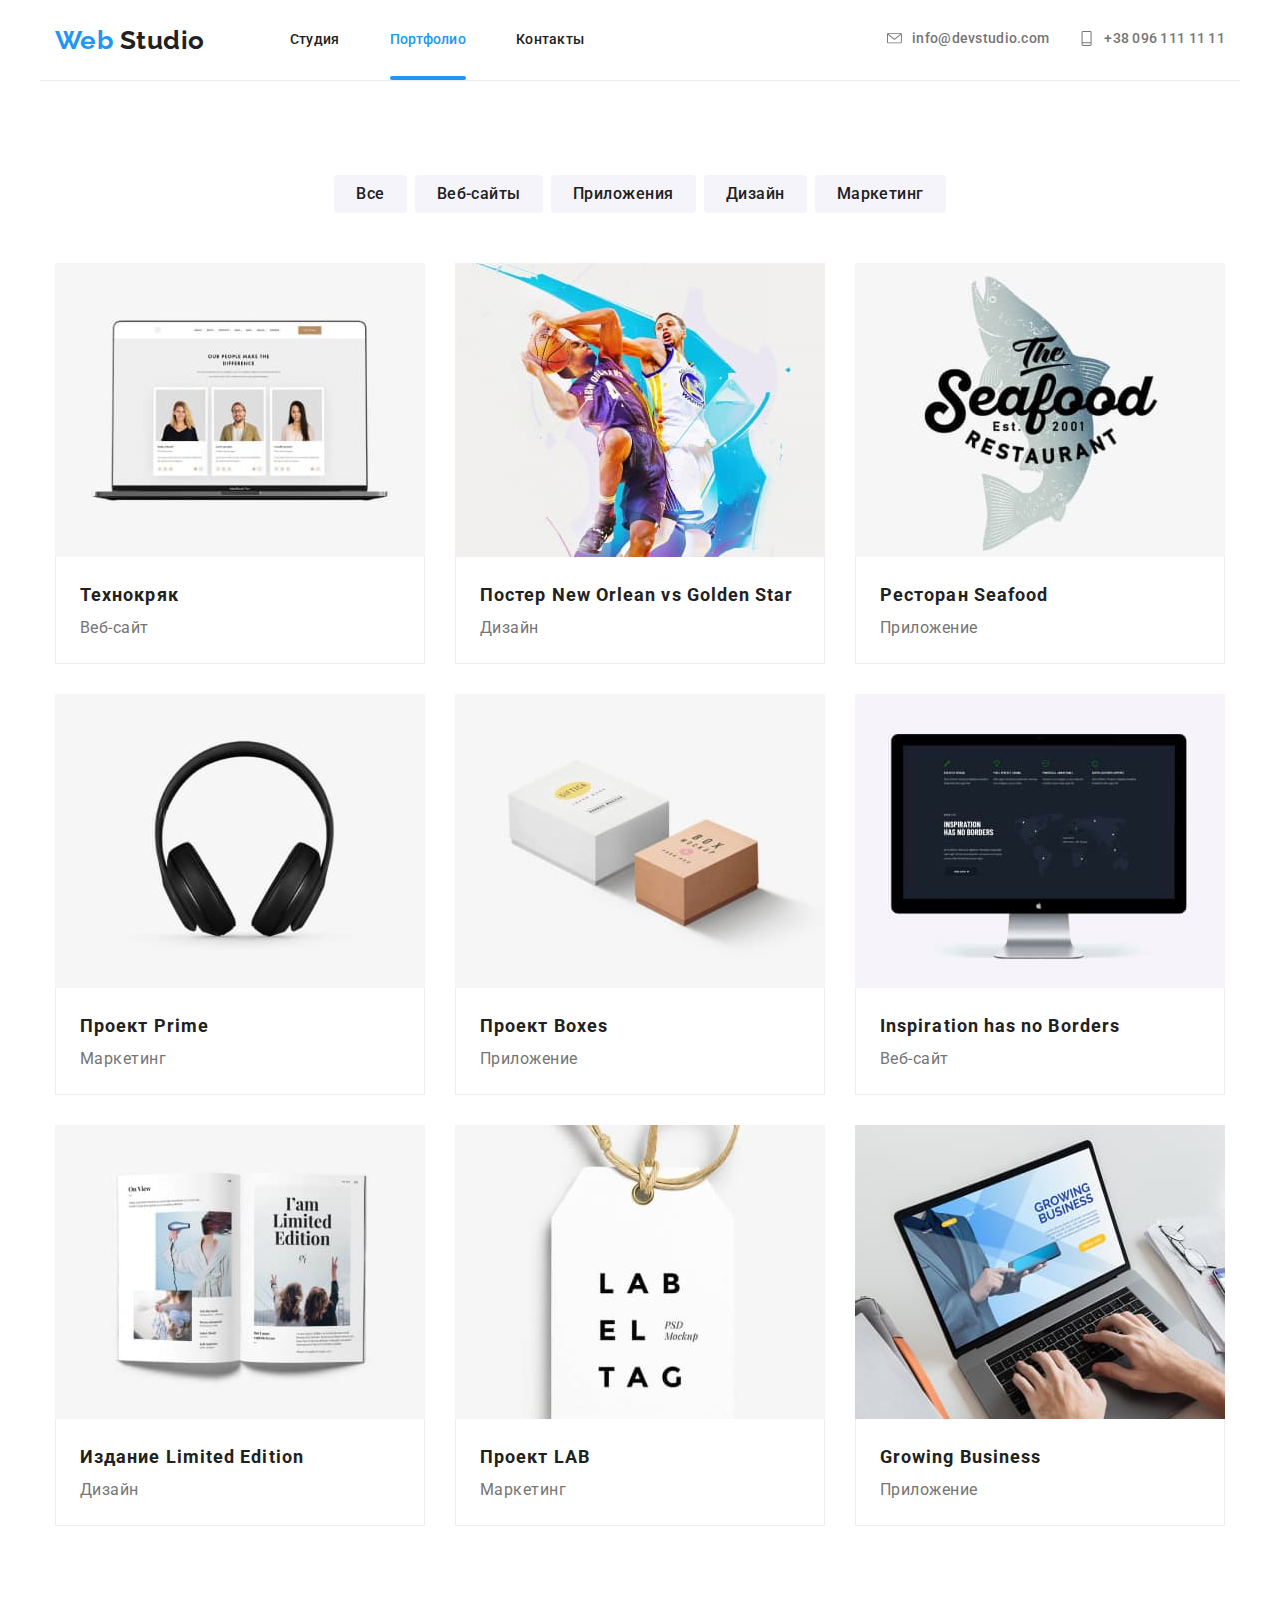
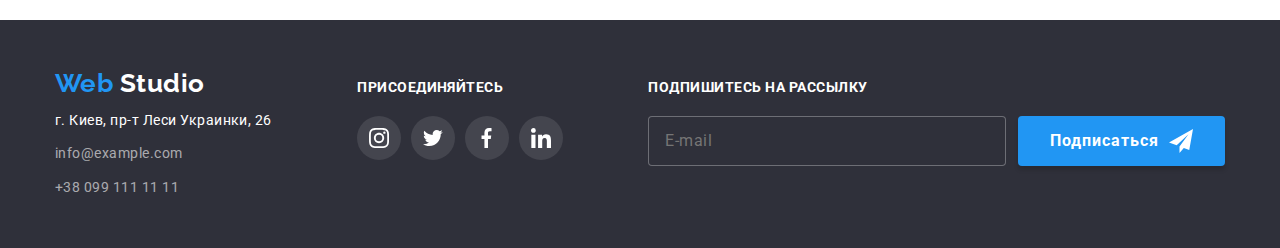
==== portfolio.html @ 244c8e6a "перенесла работу 5" ====
<!DOCTYPE html>
<html lang="ru">

<head>
  <meta charset="UTF-8" />
  <meta name="viewport" content="width=device-width, initial-scale=1.0" />
  <title>Document</title>
  <link href="https://fonts.googleapis.com/css2?family=Raleway:wght@700&family=Roboto:wght@400;500;700&display=swap"
    rel="stylesheet" />
  <link rel="stylesheet"
    href="https://cdnjs.cloudflare.com/ajax/libs/modern-normalize/0.6.0/modern-normalize.min.css" />
  <link rel="stylesheet" href="./css/styles.css" />
</head>

<body>
  <header class="header">
    <div class="container container-site-nav">
      <nav class="site-nav">
        <a href="./index.html" class="logo list">
          <span class="accent-logo">Web </span>Studio</a>
        <ul class="items-nav">
          <li class="item-nav">
            <a href="./index.html" class="link">Студия</a>
          </li>
          <li class="item-nav">
            <a href="./portfolio.html" class="link current">Портфолио</a>
          </li>
          <li class="item-nav"><a href="" class="link">Контакты</a></li>
        </ul>
      </nav>

      <ul class="contacts-display list">
        <li class="contact-display">
          <a href="mailto:info@devstudio.com" class="contacts">
            <svg class="svg-item-envelope">
              <use xlink:href="./images/sprite.svg#icon-envelope" width="15" height="15"></use>
            </svg>
            info@devstudio.com
          </a>
        </li>
        <li class="contact-display">
          <a href="tel:+380961111111" class="contacts">
            <svg class="svg-item-telephone">
              <use xlink:href="./images/sprite.svg#icon-mobile"></use>
            </svg>
            +38 096 111 11 11
          </a>
        </li>
      </ul>
    </div>
  </header>

  <main>
    <section class="section">
      <!--Примеры работ-->
      <div class="container">

        <ul class="button-portfolio list">

          <li class="button secondary"> <button class="button-secondary-li" type="button"> <span class="button-text">
                Все </span> </button> </li>
          <li class="button secondary"> <button class="button-secondary-li" type="button"> <span class="button-text">
                Веб-сайты </span> </button>
          </li>
          <li class="button secondary"> <button class="button-secondary-li" type="button"> <span class="button-text">
                Приложения </span> </button>
          </li>
          <li class="button secondary"> <button class="button-secondary-li" type="button"> <span class="button-text">
                Дизайн </span> </button>
          </li>
          <li class="button secondary"> <button class="button-secondary-li" type="button"> <span class="button-text">
                Маркетинг</span> </button>
          </li>

        </ul>

        <h1 class="visually-hidden">Наши проекты</h1>
        <ul class="portfolio">
          <li class="example">
            <a href="#" class="link">

              <div class="block-of-text">

                <img src="./images/img8.jpg" alt="" height="294" width="370" class="portfolio-img" />
                <p class="text-on-photo">
                  Технокряк это современная площадка распространения коронавируса. Компании используют эту платформу для
                  цифрового шпионажа и атак на защищенные сервера конкурентов.
                </p>

              </div>
              <div class="card-content">
                <h2 class="title-portfolio">Технокряк</h2>
                <p class="text-portfolio">Веб-сайт</p>
              </div>
            </a>
          </li>
          <li class="example">
            <a href="#" class="link">
              <img src="./images/img9.jpg" alt="" height="294" width="370" class="portfolio-img" />
              <div class="card-content">
                <h2 class="title-portfolio">
                  Постер New Orlean vs Golden Star
                </h2>
                <p class="text-portfolio">Дизайн</p>
              </div>
            </a>
          </li>
          <li class="example">
            <a href="#" class="link">
              <img src="./images/img10.jpg" alt="" height="294" width="370" class="portfolio-img" />
              <div class="card-content">
                <h2 class="title-portfolio">Ресторан Seafood</h2>
                <p class="text-portfolio">Приложение</p>
              </div>
            </a>
          </li>
          <li class="example">
            <a href="#" class="link">
              <img src="./images/img11.jpg" alt="" height="294" width="370" class="portfolio-img" />
              <div class="card-content">
                <h2 class="title-portfolio">Проект Prime</h2>
                <p class="text-portfolio">Маркетинг</p>
              </div>
            </a>
          </li>
          <li class="example">
            <a href="#" class="link">
              <img src="./images/img12.jpg" alt="" height="294" width="370" class="portfolio-img" />
              <div class="card-content">
                <h2 class="title-portfolio">Проект Boxes</h2>
                <p class="text-portfolio">Приложение</p>
              </div>
            </a>
          </li>
          <li class="example">
            <a href="#" class="link">
              <img src="./images/img13.jpg" alt="" height="294" width="370" class="portfolio-img" />
              <div class="card-content">
                <h2 class="title-portfolio">Inspiration has no Borders</h2>
                <p class="text-portfolio">Веб-сайт</p>
              </div>
            </a>
          </li>
          <li class="example">
            <a href="#" class="link">
              <img src="./images/img14.jpg" alt="" height="294" width="370" class="portfolio-img" />
              <div class="card-content">
                <h2 class="title-portfolio">Издание Limited Edition</h2>
                <p class="text-portfolio">Дизайн</p>
              </div>
            </a>
          </li>
          <li class="example">
            <a href="#" class="link">
              <img src="./images/img15.jpg" alt="" height="294" width="370" class="portfolio-img" />
              <div class="card-content">
                <h2 class="title-portfolio">Проект LAB</h2>
                <p class="text-portfolio">Маркетинг</p>
              </div>
            </a>
          </li>
          <li class="example">
            <a href="#" class="link">
              <img src="./images/img16.jpg" alt="" height="294" width="370" class="portfolio-img" />
              <div class="card-content">
                <h2 class="title-portfolio">Growing Business</h2>
                <p class="text-portfolio">Приложение</p>
              </div>
            </a>
          </li>
        </ul>
      </div>
    </section>
  </main>

  <footer class="footer">
    <div class="container">
      <div class="container-top-part">
        <div class="footer-address-div">
          <a href="" class="footer-logo link"><span class="accent-logo">Web </span><span
              class="main-logo">Studio</span></a>
          <adress class="footer-address">г. Киев, пр-т Леси Украинки, 26</adress>
          <a href="#" class="footer-contacts footer-email">info@example.com</a>
          <a href="#" class="footer-contacts">+38 099 111 11 11</a>
        </div>
        <div class="footer-block">
          <b class="call-to-action">присоединяйтесь</b>
          <ul class="social list">
            <li class="social-link-li">
              <a href="#" aria-label="Ссылка на Instagram" class="social-links-footer">

                <svg class="svg-item-social" width="20" height="20">
                  <use xlink:href="./images/sprite.svg#icon-instagram"></use>
                </svg>
              </a>
            </li>
            <li class="social-link-li">
              <a href="#" aria-label="Ссылка на Twitter" class="social-links-footer">

                <svg class="svg-item-social" width="20" height="20">
                  <use xlink:href="./images/sprite.svg#icon-twitter"></use>
                </svg>
              </a>
            </li>
            <li class="social-link-li">
              <a href="#" aria-label="Ссылка на Facebook" class="social-links-footer">

                <svg class="svg-item-social" width="20" height="20">
                  <use xlink:href="./images/sprite.svg#icon-facebook"></use>
                </svg>
              </a>
            </li>
            <li class="social-link-li">
              <a href="#" aria-label="Ссылка на LinkedIn" class="social-links-footer">

                <svg class="svg-item-social" width="20" height="20">
                  <use xlink:href="./images/sprite.svg#icon-linkedin"></use>
                </svg>
              </a>
            </li>
          </ul>
        </div>
        <div class="footer-form">
          <b class="call-to-action">подпишитесь на рассылку</b>

          <form action="" class="form-subscribe">
            <input type="e-mail" name="subscribe-email-footer" class="subscribe-input" placeholder="E-mail">


            <a href="#" class="button primary">
              <span> Подписаться </span>
              <svg class="svg-footer" width="24" height="24">
                <use xlink:href="./images/sprite2.svg#icon-icon-send"></use>
              </svg>
            </a>
          </form>
        </div>
      </div>
      <!-- <div class="container-bottom-part">
        <p class="footer-copyright">2020 | Developed by GoIT Students</p>
      </div> -->
    </div>
  </footer>
</body>

</html>
---- css/styles.css ----
html {
  box-sizing: border-box;
}
*,
*::before,
*::after {
  box-sizing: inherit;
}
:root {
  --primary-text-color: #757575;
  --title-text-color: #212121;
  --accent-color: #2196f3;
  --background-color: #ffffff;
  --secondary-background-color: #f5f4fa;
}

body {
  color: var(--primary-text-color);
  background-color: var(--background-color);
  font-family: Roboto, sans-serif;
  letter-spacing: 0.03em;
}
.visually-hidden {
  position: absolute;
  width: 1px;
  height: 1px;
  margin: -1px;
  border: 0;
  padding: 0;
  clip: rect(0 0 0 0);
  overflow: hidden;
}

.list {
  list-style: none;
  text-decoration: none;
  padding: 0;
  margin: 0;
}
.img {
  display: block;
  max-width: 100%;
  height: auto;
}
.container {
  width: 1200px;
  margin-left: auto;
  margin-right: auto;
  padding-left: 15px;
  padding-right: 15px;
}
/* Страница Web Studio  */
/* site-nav */
.site-nav {
  display: flex;
  align-items: center;
}
.container-site-nav {
  /* padding-top: 25px;
  padding-bottom: 24px; */
  display: flex;
  align-items: center;
  border-bottom: 1px solid #ececec;
}

.logo {
  display: block;
  color: var(--title-text-color);
  font-family: Raleway, cursive;
  font-weight: 700;
  font-size: 26px;
  line-height: 1.19;
}


.accent-logo {
  color: var(--accent-color);
}
.items-nav {
  display: flex;
  padding: 0;
  margin: 0 0 0 85px;
  list-style: none;
  text-decoration: none;
}
.item-nav {
  margin-right: 50px;
}
.item-nav:last-child {
  margin-right: 0;
}
.items-nav .link {
  display: block;
  padding-top: 32px;
  padding-bottom: 32px;
  color: var(--title-text-color);
  font-weight: 500;
  font-size: 14px;
  line-height: 1.14;
  letter-spacing: 0.02em;
  text-decoration: none;
   transition: 250ms cubic-bezier(0.4, 0, 0.2, 1);
}
.items-nav .link.current {
  color: var(--accent-color);
  position: relative;
}
.link.current::after {
  position: absolute;
  content: "";
  width: 100%;
  height: 4px;
  border-radius: 2px;
  background: var(--accent-color);
  left: 0;
  bottom: 0;
  /* opacity: 0; */
  transition: 250ms cubic-bezier(0.4, 0, 0.2, 1);
}
/* .link.current:hover::after {
  opacity: 1;
} */

.items-nav .link:hover,
.items-nav .link:focus {
  color: var(--accent-color);
   transition: 250ms cubic-bezier(0.4, 0, 0.2, 1);
}

.contact-display .contacts:hover,
.contact-display .contacts:focus {
  color: var(--accent-color);
}
.contact-display .contacts {
  text-decoration: none;
  display: inline-flex;
  /* display: block; */
  color: var(--primary-text-color)
}
.contacts-display {
  display: flex;
  margin-left: auto;
}
.contact-display {
  /* width: calc((100% - 50px) / 2); */
  margin-right: 30px;
  /* display: inline-flex; */
  font-weight: 500;
  font-size: 14px;
  line-height: 1.14;
  letter-spacing: 0.02em;
}
.contact-display:last-child {
  margin-right: 0;
}
.svg-item-envelope {
  width: 15px;
  height: 15px;
  fill: var(--primary-text-color);
  margin-right: 10px;
}
.svg-item-telephone {
  width: 15px;
  height: 15px;
  fill: var(--primary-text-color);
  margin-right: 10px;
}
.contacts:hover .svg-item-envelope,
.contacts:hover .svg-item-telephone {
  fill: var(--accent-color)
}
.contacts {
transition: 250ms cubic-bezier(0.4, 0, 0.2, 1);
}
.svg-item-envelope, .svg-item-telephone {
  transition: 250ms cubic-bezier(0.4, 0, 0.2, 1);
}


/* Hero */
.section.hero {
  text-align: center;
  min-height: 600px;
  max-width: 1920px;
  margin-left: auto;
  margin-right: auto;
  background-color: var(--secondary-background-color);
  background-image: linear-gradient(
      rgba(47, 48, 58, 0.8),
      rgba(47, 48, 58, 0.8)
    ),
    url(../images/Header.jpg);
  background-repeat: no-repeat;
  background-position: center;
  background-size: cover;
  padding-top: 200px;
  padding-bottom: 200px;
}
.hero-title {
  margin-top: 0;
  margin-bottom: 30px;
  font-weight: 900;
  font-size: 44px;
  line-height: 1.36;
  letter-spacing: 0.06em;
  text-transform: uppercase;
  color: var(--background-color);
}
.container.hero {
  text-align: center;
  width: 696px;
}
.section {
  padding-top: 94px;
  padding-bottom: 94px;
}
.section-title {
  margin-top: 0;
  margin-bottom: 50px;
  color: var(--title-text-color);
  font-weight: 700;
  font-size: 36px;
  line-height: 1.17;
  text-align: center;
}
.section .text {
  color: var(--primary-text-color);
}

/* Benefits */
.benefits {
  margin: 0;
  padding-left: 0;
  display: flex;
  list-style: none;
}
.benefit-item {
  width: calc((100% - 3 * 30px) / 4);
  margin-right: 30px;
}
.benefit-item:last-child {
  margin-right: 0;
}
.benefit-image {
  width: 270px;
  height: 120px;
  background-color: var(--secondary-background-color);
  border-radius: 4px;
  overflow: hidden;
  margin-bottom: 30px;
  display: flex;
  align-items: center;
  justify-content: center;
}
.benefit-title {
  margin-top: 0;
  margin-bottom: 10px;
  color: var(--title-text-color);
  font-weight: 700;
  font-size: 14px;
  line-height: 1.14;
  text-transform: uppercase;
}
.benefits .text {
  font-weight: 400;
  font-size: 14px;
  line-height: 1.71;
  margin: 0;
}
/* Works */
.section-our-work {
  border-top: 1px solid #ececec;
}
.our-works {
  margin: 0;
  padding-left: 0;
  list-style: none;
  display: flex;
}
.work-item {
  position: relative;
  width: calc((100% - 2 * 30px) / 3);
  margin-right: 30px;
  height: 294px
  /* width: 370px; */
}
.work-item:last-child {
  margin-right: 0;
}
.work-item:nth-last-child(-n + 3) {
  margin-bottom: 0;
}
.work-title {
  position: absolute;
  bottom: 0;
  right: 0;
  width: 100%;
  text-align: center;
  background: rgba(47, 48, 58, 0.8);
  /* border-radius: 0px 0px 4px 4px; */
  margin: 0;
  padding-top: 27px;
  padding-bottom: 27px;
  font-weight: 700;
  font-size: 14px;
  line-height: 1.14;
  color: var(--background-color);
  text-transform: uppercase;
}
.work-item > img {
  display: block;
}
/* Our team */
.our-team {
  background-color: var(--secondary-background-color);
}
.our-team-flex {
  margin: 0;
  padding: 0;
  list-style: none;
  display: flex;
}
.our-team-item {
  width: calc((100% - 3 * 30px) / 4);
  margin-right: 30px;
  /* width: 270px; */
}
.our-team-item:last-child {
  margin-right: 0;
}
.our-team-item:nth-last-child(-n + 4) {
  margin-bottom: 0;
}
.photo-workers {
  display: block;
  overflow: hidden;
}
.our-team-content {
  padding: 30px 32px 25px 32px;
  text-align: center;
  background-color: var(--background-color);
  border-bottom-left-radius: 4px;
  border-bottom-right-radius: 4px;
  box-shadow: 0px 2px 1px rgba(0, 0, 0, 0.2), 0px 1px 1px rgba(0, 0, 0, 0.14), 0px 1px 3px rgba(0, 0, 0, 0.12);
}
.names {
  margin-top: 0;
  margin-bottom: 10px;
  text-align: center;
  color: var(--title-text-color);
  font-weight: 500;
  font-size: 16px;
  line-height: 1.19;
}
.our-team .text {
  margin-top: 0;
  margin-bottom: 16px;
  font-weight: 400;
  font-size: 16px;
  line-height: 1.19;
}
/* Social-links */
.social-links {
  /* list-style: none; */
  text-decoration: none;
  display: flex;
  justify-content: center;
  align-items: center;
  width: 44px;
  height: 44px;
  border-radius: 50%;
  fill: #afb1b8;
  transition: 250ms cubic-bezier(0.4, 0, 0.2, 1);
}


.social {
  display: flex;
  justify-content: center;
  align-items: center;
  /* padding-left: 0; */
}
.social-link-li {
  margin-right: 10px;
}
.social-link-li:last-child {
  margin-right: 0;
}

.social-links:hover {
  background-color: var(--accent-color);
  transition: 250ms cubic-bezier(0.4, 0, 0.2, 1);
  }
 
.social-links:hover .svg-item-social {
    fill: var(--background-color);
    transition: 250ms cubic-bezier(0.4, 0, 0.2, 1);
  }
  .svg-item-social {
     /* fill: #afb1b8;      */
    transition: 250ms cubic-bezier(0.4, 0, 0.2, 1);
  }

/* our-usual-clients */
.our-clients {
  display: flex;
 }

.our-client-item {
  width: calc((100% - 5 * 30px) / 6);
  height: 90px;
  margin-right: 30px;
}
.our-client-item:last-child {
  margin-right: 0;
}

.our-client-link{
  width: 170px;
  height: 90px;
  display: flex;
  justify-content: center;
  align-items: center;
  border: 1px solid #afb1b8;
  border-radius: 4px;
  transition: 250ms cubic-bezier(0.4, 0, 0.2, 1);
}
.svg-item-clients {
  fill: #afb1b8;
  transition: 250ms cubic-bezier(0.4, 0, 0.2, 1);
  }

.our-client-link:hover .svg-item-clients,
.our-client-link:focus .svg-item-clients {
  fill: var(--accent-color)
  }

.our-client-item:hover .our-client-link,
.our-client-item:focus .our-client-link {
 border: 1px solid var(--accent-color)
  }
/* Buttons */
.button {
  display: inline-flex;
  align-items: center;
  justify-content: center;
  border-radius: 4px;
  /* min-width: 200px; */
  color: var(--title-text-color);
  background-color: var(--background-color);
  font-family: inherit;
  font-weight: 700;
  font-size: 16px;
  line-height: 1.87;
  letter-spacing: 0.06em;
  text-decoration: none;
  text-align: center;
  }

.button.primary {
  padding: 10px 32px;
  color: var(--background-color);
  background-color: var(--accent-color);
  text-decoration: none;
  box-shadow: 0px 4px 4px rgba(0, 0, 0, 0.15);
}
/* Footer */
.footer {
  background-color: #2f303a;
}
.container-top-part {
  display: flex;
  align-items: baseline;
  justify-content: space-between;
  padding-top: 48px;
  padding-bottom: 48px;
}
.footer-block {
  display: flex;
  flex-direction: column;
}
.footer-logo {
  display: block;
  margin-bottom: 10px;
  font-family: Raleway, cursive;
  font-weight: 700;
  font-size: 26px;
  line-height: 1.19;
  text-decoration: none;
}
.main-logo {
  color: var(--background-color);
}
.footer-form {
  display: flex;
  flex-direction: column;
}
.footer-address {
  display: block;
  margin-bottom: 10px;
  font-weight: 400;
  font-size: 14px;
  line-height: 1.71;
  color: var(--background-color);
}
.footer-contacts {
  display: block;
  font-weight: 400;
  font-size: 14px;
  line-height: 1.71;
  text-decoration: none;
  color: rgba(255, 255, 255, 0.6);
}
.footer-email {
  margin-bottom: 10px;
}


.call-to-action {
  margin-bottom: 20px;
  font-weight: 700;
  font-size: 14px;
  line-height: 1.14;
  /* text-decoration: none; */
  color: var(--background-color);
  text-transform: uppercase;
}
.container-bottom-part {
  border-top: 1px solid rgba(255, 255, 255, 0.1);
}
.footer-copyright {
  text-align: center;
  padding-top: 18px;
  padding-bottom: 21px;
  margin: 0;
  color: rgba(255, 255, 255, 0.4);
}

.svg-footer {
  margin-left: 10px;
}
.social-links-footer {
  text-decoration: none;
  display: flex;
  justify-content: center;
  align-items: center;
  width: 44px;
  height: 44px;
  border-radius: 50%;
  fill: var(--background-color);
  transition: 250ms cubic-bezier(0.4, 0, 0.2, 1);
}
.social-links-footer {
  background-color: rgba(255, 255, 255, 0.1);
}
.social-links-footer:hover {
  background-color: var(--accent-color);
  }

  .form-subscribe {
    display: flex;
  }
  .subscribe-input {
    background: #2f303a;
    border: 1px solid rgba(255, 255, 255, 0.3);
    border-radius: 4px;
    color: rgba(255, 255, 255, 0.6);
    width: 358px;
    height: 50px;
    padding-left: 16px;
    margin-right: 12px;
    font-size: 16px;
    line-height: 1,25;
    letter-spacing: 0.03em;
  }


/* Страница Портфолио */

.button-portfolio {
	display: flex;
	justify-content: center;
	margin-bottom: 50px;
}
.button-portfolio:hover,
.button-portfolio:focus {
	color: #212121;
}



.button.secondary {
  margin-right: 8px;
  /* justify-content: center;
  align-items: center; */
  /* padding: 6px 22px; */
  /* color: var(--accent-color);
  background-color: var(--background-color);
  text-decoration: none; */
  /* font-weight: 500;
  font-size: 16px;
  line-height: 1.62;
  letter-spacing: 0.03em; */
}
.button.secondary:last-child {
  margin-right: 0;
}
.button-secondary-li {
  padding: 6px 22px;
  border-radius: 4px;
  border: none;
  background: var(--secondary-background-color);
  cursor: pointer;
  transition: background-color 250ms cubic-bezier(0.4, 0, 0.2, 1);
}

/* .button.secondary:hover .button-secondary-li,
 .button.secondary:focus .button-secondary-li {
  background-color: var(--accent-color); */

.button-secondary-li:hover,
.button-secondary-li:focus {
  /* color: var(--accent-color) */
  background-color: var(--accent-color);  
}

.button-text {
  font-weight: 500;
  font-size: 16px;
  line-height: 1.62;
  letter-spacing: 0.03em;
  text-align: center;
  color: var(--title-text-color);
  transition: color 250ms cubic-bezier(0.4, 0, 0.2, 1);
}
.button-secondary-li:hover .button-text,
.button-secondary-li:focus .button-text {
  color: var(--background-color);
  }

.title-portfolio {
  margin-top: 0;
  margin-bottom: 0;
  color: var(--title-text-color);
  font-weight: 700;
  font-size: 18px;
  line-height: 2;
  letter-spacing: 0.06em;
}
.text-portfolio {
  margin-top: 0;
  margin-bottom: 0;
  color: var(--primary-text-color);
  font-weight: 400;
  font-size: 16px;
  line-height: 1.87;
}
.portfolio {
  display: flex;
  flex-wrap: wrap;
  padding-left: 0;
  margin-top: 0;
  margin-bottom: 0;
  list-style: none;
}
.example {
  margin-right: 30px;
  margin-bottom: 30px;
  width: calc((100% - 2 * 30px) / 3);
  transition: 500ms cubic-bezier(0.4, 0, 0.2, 1);
}
.example:nth-child(3n) {
 margin-right: 0;
}
.example:nth-last-child(-n + 3) {
  margin-bottom: 0;
}
.example .link:hover,
.example .link:focus {
  color: var(--accent-color);
}
.example .link {
  display: block;
  text-decoration: none;
}



.portfolio-img {
  display: block;
  /* margin-right: 0; */
}
.card-content {
  padding: 20px 24px;
  box-sizing: border-box;
  border-left: 1px solid #eeeeee;
  border-right: 1px solid #eeeeee;
  border-bottom: 1px solid #eeeeee;
}
.block-of-text {
  position: relative;
  overflow: hidden;
}

 


.text-on-photo {
  position: absolute;
  background-color: rgba(33, 150, 243, 0.9);
  opacity: 0;
  top: 0;
  left: 0;
  /* display: linear; */
  transform: translateY(50%);
  transition: 500ms cubic-bezier(0.4, 0, 0.2, 1);
  width: 100%;
  height: 100%;
  margin: 0;
  padding: 63px 24px 63px 24px;
  color: var(--background-color);
  font-weight: 400;
  font-size: 18px;
  line-height: 1.56;
  letter-spacing: 0.03em;
 }




.example:hover .text-on-photo {
  opacity: 1;
  transform: translateY(0);
  transition: 500ms cubic-bezier(0.4, 0, 0.2, 1);
}

.example:hover {
  transition: 500ms cubic-bezier(0.4, 0, 0.2, 1);
  box-shadow: 1px 4px 6px rgba(0, 0, 0, 0.16), 0px 0px 4px rgba(0, 0, 0, 0.06), 0px 1px 1px rgba(0, 0, 0, 0.12);
}







/* .button-secondary-li {
		font-weight: 500;
	font-size: 16px;
	line-height: 1.6; */

	/* color: var(--primary-text-color); */


	/* border-color: transparent; */
	/* letter-spacing: 0.03em; */
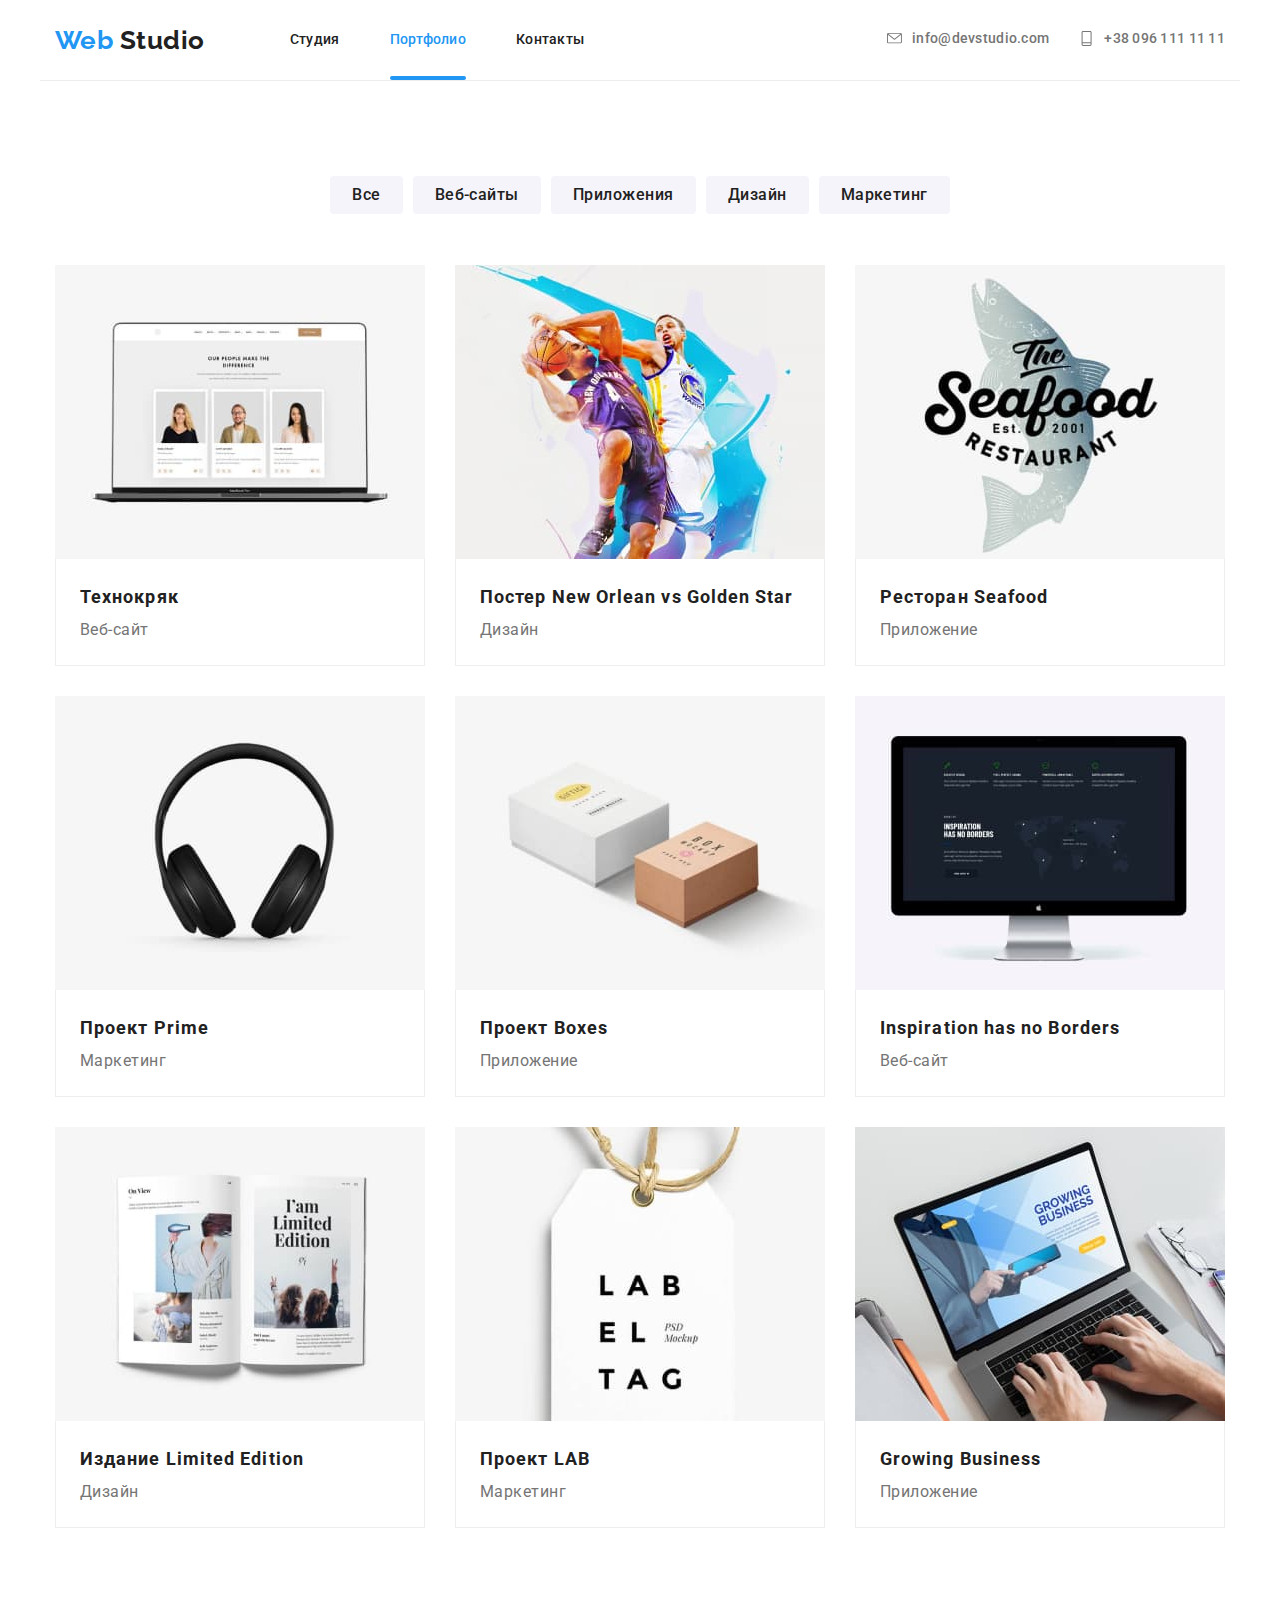
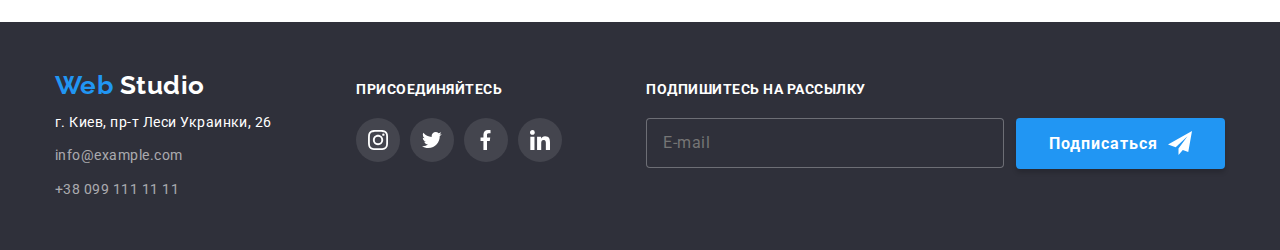
==== commit 228b318e: "фикс модалки" ====
--- a/portfolio.html
+++ b/portfolio.html
@@ -96,7 +96,14 @@
           </li>
           <li class="example">
             <a href="#" class="link">
-              <img src="./images/img9.jpg" alt="" height="294" width="370" class="portfolio-img" />
+
+              <div class="block-of-text">
+                <img src="./images/img9.jpg" alt="" height="294" width="370" class="portfolio-img" />
+                <p class="text-on-photo">
+                  Технокряк это современная площадка распространения коронавируса. Компании используют эту платформу для
+                  цифрового шпионажа и атак на защищенные сервера конкурентов.
+                </p>
+              </div>
               <div class="card-content">
                 <h2 class="title-portfolio">
                   Постер New Orlean vs Golden Star
@@ -107,7 +114,14 @@
           </li>
           <li class="example">
             <a href="#" class="link">
-              <img src="./images/img10.jpg" alt="" height="294" width="370" class="portfolio-img" />
+
+              <div class="block-of-text">
+                <img src="./images/img10.jpg" alt="" height="294" width="370" class="portfolio-img" />
+                <p class="text-on-photo">
+                  Технокряк это современная площадка распространения коронавируса. Компании используют эту платформу для
+                  цифрового шпионажа и атак на защищенные сервера конкурентов.
+                </p>
+              </div>
               <div class="card-content">
                 <h2 class="title-portfolio">Ресторан Seafood</h2>
                 <p class="text-portfolio">Приложение</p>
@@ -116,7 +130,13 @@
           </li>
           <li class="example">
             <a href="#" class="link">
-              <img src="./images/img11.jpg" alt="" height="294" width="370" class="portfolio-img" />
+              <div class="block-of-text">
+                <img src="./images/img11.jpg" alt="" height="294" width="370" class="portfolio-img" />
+                <p class="text-on-photo">
+                  Технокряк это современная площадка распространения коронавируса. Компании используют эту платформу для
+                  цифрового шпионажа и атак на защищенные сервера конкурентов.
+                </p>
+              </div>
               <div class="card-content">
                 <h2 class="title-portfolio">Проект Prime</h2>
                 <p class="text-portfolio">Маркетинг</p>
@@ -125,7 +145,13 @@
           </li>
           <li class="example">
             <a href="#" class="link">
-              <img src="./images/img12.jpg" alt="" height="294" width="370" class="portfolio-img" />
+              <div class="block-of-text">
+                <img src="./images/img12.jpg" alt="" height="294" width="370" class="portfolio-img" />
+                <p class="text-on-photo">
+                  Технокряк это современная площадка распространения коронавируса. Компании используют эту платформу для
+                  цифрового шпионажа и атак на защищенные сервера конкурентов.
+                </p>
+              </div>
               <div class="card-content">
                 <h2 class="title-portfolio">Проект Boxes</h2>
                 <p class="text-portfolio">Приложение</p>
@@ -134,7 +160,13 @@
           </li>
           <li class="example">
             <a href="#" class="link">
-              <img src="./images/img13.jpg" alt="" height="294" width="370" class="portfolio-img" />
+              <div class="block-of-text">
+                <img src="./images/img13.jpg" alt="" height="294" width="370" class="portfolio-img" />
+                <p class="text-on-photo">
+                  Технокряк это современная площадка распространения коронавируса. Компании используют эту платформу для
+                  цифрового шпионажа и атак на защищенные сервера конкурентов.
+                </p>
+              </div>
               <div class="card-content">
                 <h2 class="title-portfolio">Inspiration has no Borders</h2>
                 <p class="text-portfolio">Веб-сайт</p>
@@ -143,7 +175,13 @@
           </li>
           <li class="example">
             <a href="#" class="link">
-              <img src="./images/img14.jpg" alt="" height="294" width="370" class="portfolio-img" />
+              <div class="block-of-text">
+                <img src="./images/img14.jpg" alt="" height="294" width="370" class="portfolio-img" />
+                <p class="text-on-photo">
+                  Технокряк это современная площадка распространения коронавируса. Компании используют эту платформу для
+                  цифрового шпионажа и атак на защищенные сервера конкурентов.
+                </p>
+              </div>
               <div class="card-content">
                 <h2 class="title-portfolio">Издание Limited Edition</h2>
                 <p class="text-portfolio">Дизайн</p>
@@ -152,7 +190,13 @@
           </li>
           <li class="example">
             <a href="#" class="link">
-              <img src="./images/img15.jpg" alt="" height="294" width="370" class="portfolio-img" />
+              <div class="block-of-text">
+                <img src="./images/img15.jpg" alt="" height="294" width="370" class="portfolio-img" />
+                <p class="text-on-photo">
+                  Технокряк это современная площадка распространения коронавируса. Компании используют эту платформу для
+                  цифрового шпионажа и атак на защищенные сервера конкурентов.
+                </p>
+              </div>
               <div class="card-content">
                 <h2 class="title-portfolio">Проект LAB</h2>
                 <p class="text-portfolio">Маркетинг</p>
@@ -161,7 +205,13 @@
           </li>
           <li class="example">
             <a href="#" class="link">
-              <img src="./images/img16.jpg" alt="" height="294" width="370" class="portfolio-img" />
+              <div class="block-of-text">
+                <img src="./images/img16.jpg" alt="" height="294" width="370" class="portfolio-img" />
+                <p class="text-on-photo">
+                  Технокряк это современная площадка распространения коронавируса. Компании используют эту платформу для
+                  цифрового шпионажа и атак на защищенные сервера конкурентов.
+                </p>
+              </div>
               <div class="card-content">
                 <h2 class="title-portfolio">Growing Business</h2>
                 <p class="text-portfolio">Приложение</p>
@@ -224,15 +274,15 @@
           <b class="call-to-action">подпишитесь на рассылку</b>
 
           <form action="" class="form-subscribe">
-            <input type="e-mail" name="subscribe-email-footer" class="subscribe-input" placeholder="E-mail">
-
-
-            <a href="#" class="button primary">
+            <input type="email" name="subscribe-email-footer" class="subscribe-input" placeholder="E-mail">
+
+
+            <button class="button primary">
               <span> Подписаться </span>
               <svg class="svg-footer" width="24" height="24">
-                <use xlink:href="./images/sprite2.svg#icon-icon-send"></use>
+                <use xlink:href="./images/sprite.svg#icon-icon-send"></use>
               </svg>
-            </a>
+            </button>
           </form>
         </div>
       </div>
--- a/css/styles.css
+++ b/css/styles.css
@@ -81,8 +81,7 @@
   padding: 0;
   margin: 0 0 0 85px;
   list-style: none;
-  text-decoration: none;
-}
+  }
 .item-nav {
   margin-right: 50px;
 }
@@ -126,6 +125,10 @@
   color: var(--accent-color);
    transition: 250ms cubic-bezier(0.4, 0, 0.2, 1);
 }
+.contacts-display {
+  display: flex;
+  margin-left: auto;
+}
 
 .contact-display .contacts:hover,
 .contact-display .contacts:focus {
@@ -134,21 +137,18 @@
 .contact-display .contacts {
   text-decoration: none;
   display: inline-flex;
-  /* display: block; */
   color: var(--primary-text-color)
-}
-.contacts-display {
-  display: flex;
-  margin-left: auto;
-}
+  
+}
+
 .contact-display {
   /* width: calc((100% - 50px) / 2); */
   margin-right: 30px;
-  /* display: inline-flex; */
   font-weight: 500;
   font-size: 14px;
   line-height: 1.14;
   letter-spacing: 0.02em;
+  
 }
 .contact-display:last-child {
   margin-right: 0;
@@ -173,7 +173,7 @@
 transition: 250ms cubic-bezier(0.4, 0, 0.2, 1);
 }
 .svg-item-envelope, .svg-item-telephone {
-  transition: 250ms cubic-bezier(0.4, 0, 0.2, 1);
+transition: 250ms cubic-bezier(0.4, 0, 0.2, 1);
 }
 
 
@@ -207,7 +207,6 @@
   color: var(--background-color);
 }
 .container.hero {
-  text-align: center;
   width: 696px;
 }
 .section {
@@ -360,9 +359,14 @@
   line-height: 1.19;
 }
 /* Social-links */
-.social-links {
-  /* list-style: none; */
-  text-decoration: none;
+
+.social {
+  display: flex;
+  /* justify-content: center;
+  align-items: center; */
+  }
+
+.social-links {  
   display: flex;
   justify-content: center;
   align-items: center;
@@ -373,13 +377,6 @@
   transition: 250ms cubic-bezier(0.4, 0, 0.2, 1);
 }
 
-
-.social {
-  display: flex;
-  justify-content: center;
-  align-items: center;
-  /* padding-left: 0; */
-}
 .social-link-li {
   margin-right: 10px;
 }
@@ -443,8 +440,8 @@
 .button {
   display: inline-flex;
   align-items: center;
-  justify-content: center;
   border-radius: 4px;
+   border: 1px solid transparent;
   /* min-width: 200px; */
   color: var(--title-text-color);
   background-color: var(--background-color);
@@ -458,10 +455,10 @@
   }
 
 .button.primary {
+ 
   padding: 10px 32px;
   color: var(--background-color);
   background-color: var(--accent-color);
-  text-decoration: none;
   box-shadow: 0px 4px 4px rgba(0, 0, 0, 0.15);
 }
 /* Footer */
@@ -521,7 +518,6 @@
   font-weight: 700;
   font-size: 14px;
   line-height: 1.14;
-  /* text-decoration: none; */
   color: var(--background-color);
   text-transform: uppercase;
 }
@@ -540,22 +536,22 @@
   margin-left: 10px;
 }
 .social-links-footer {
-  text-decoration: none;
   display: flex;
   justify-content: center;
   align-items: center;
   width: 44px;
   height: 44px;
   border-radius: 50%;
+  background-color: rgba(255, 255, 255, 0.1);
   fill: var(--background-color);
   transition: 250ms cubic-bezier(0.4, 0, 0.2, 1);
 }
-.social-links-footer {
-  background-color: rgba(255, 255, 255, 0.1);
-}
+
 .social-links-footer:hover {
   background-color: var(--accent-color);
-  }
+  transition: 250ms cubic-bezier(0.4, 0, 0.2, 1);
+  }
+  
 
   .form-subscribe {
     display: flex;
@@ -570,7 +566,7 @@
     padding-left: 16px;
     margin-right: 12px;
     font-size: 16px;
-    line-height: 1,25;
+    line-height: 1.25;
     letter-spacing: 0.03em;
   }
 
@@ -582,25 +578,10 @@
 	justify-content: center;
 	margin-bottom: 50px;
 }
-.button-portfolio:hover,
-.button-portfolio:focus {
-	color: #212121;
-}
-
-
 
 .button.secondary {
   margin-right: 8px;
-  /* justify-content: center;
-  align-items: center; */
-  /* padding: 6px 22px; */
-  /* color: var(--accent-color);
-  background-color: var(--background-color);
-  text-decoration: none; */
-  /* font-weight: 500;
-  font-size: 16px;
-  line-height: 1.62;
-  letter-spacing: 0.03em; */
+     /* padding: 6px 22px; */
 }
 .button.secondary:last-child {
   margin-right: 0;
@@ -609,18 +590,13 @@
   padding: 6px 22px;
   border-radius: 4px;
   border: none;
-  background: var(--secondary-background-color);
+  background-color: var(--secondary-background-color);
   cursor: pointer;
   transition: background-color 250ms cubic-bezier(0.4, 0, 0.2, 1);
 }
 
-/* .button.secondary:hover .button-secondary-li,
- .button.secondary:focus .button-secondary-li {
-  background-color: var(--accent-color); */
-
 .button-secondary-li:hover,
 .button-secondary-li:focus {
-  /* color: var(--accent-color) */
   background-color: var(--accent-color);  
 }
 
@@ -684,15 +660,12 @@
   text-decoration: none;
 }
 
-
-
 .portfolio-img {
   display: block;
   /* margin-right: 0; */
 }
 .card-content {
   padding: 20px 24px;
-  box-sizing: border-box;
   border-left: 1px solid #eeeeee;
   border-right: 1px solid #eeeeee;
   border-bottom: 1px solid #eeeeee;
@@ -702,16 +675,12 @@
   overflow: hidden;
 }
 
- 
-
-
-.text-on-photo {
+ .text-on-photo {
   position: absolute;
   background-color: rgba(33, 150, 243, 0.9);
   opacity: 0;
   top: 0;
   left: 0;
-  /* display: linear; */
   transform: translateY(50%);
   transition: 500ms cubic-bezier(0.4, 0, 0.2, 1);
   width: 100%;
@@ -739,22 +708,194 @@
   box-shadow: 1px 4px 6px rgba(0, 0, 0, 0.16), 0px 0px 4px rgba(0, 0, 0, 0.06), 0px 1px 1px rgba(0, 0, 0, 0.12);
 }
 
-
-
-
-
-
-
-/* .button-secondary-li {
-		font-weight: 500;
-	font-size: 16px;
-	line-height: 1.6; */
-
-	/* color: var(--primary-text-color); */
-
-
-	/* border-color: transparent; */
-	/* letter-spacing: 0.03em; */
+/* Backdrop and modal */
+
+.backdrop {
+	
+	position: fixed;
+	z-index: 100;
+	top: 0;
+	left: 0;
+	width: 100%;
+	height: 100%;
+	background-color: rgb(49, 48, 46, 0.5);	
+  transition: 500ms cubic-bezier(0.4, 0, 0.2, 1);
+  transform: scale(1);
+	padding: 30px;
+}
+.backdrop.is-hidden {
+	pointer-events: none;	
+  opacity: 0;
+  transform: scale(2);
+}
+
+
+
+.modal {
+  position: relative;
+  max-width: 528px;
+  max-height: 581px;
+  background-color: var(--background-color);
+  border-radius: 4px;
+  box-shadow: 0px 2px 1px rgba(0, 0, 0, 0.2), 0px 1px 1px rgba(0, 0, 0, 0.14), 0px 1px 3px rgba(0, 0, 0, 0.12);;
+  margin-left: auto;
+  margin-right: auto;
+  padding: 40px;
+  /* outline: 1px solid tomato; */
+  }
+.close-modal-button {
+  position: absolute;
+  top: 8px;
+  right: 8px;
+  background-color: var(--background-color);
+  width: 30px;
+	height: 30px;
+	border-radius: 50%;
+	border: 1px solid rgba(0, 0, 0, 0.1);
+	cursor: pointer;
+}
+.close-modal-button:hover .close-icon {
+	fill: var(--accent-color);
+}
+
+.modal-title {
+  font-weight: 700;
+  font-size: 20px;
+  line-height: 1.15;
+  color: var(--title-text-color);
+  margin-top: 0;
+  margin-bottom: 30px;
+  text-align: center;
+
+}
+
+.form-field {
+  position: relative;
+  /* display: flex; */
+  /* flex-direction: column; */
+  margin-bottom: 28px;
+ }
+
+.label-title {
+  position: absolute;
+  top: 50%;
+  left: 42px;
+  transform: translateY(-50%);
+  font-weight: 400;
+  font-size: 14px;
+  line-height: 1.14;
+  letter-spacing: 0.01em;
+  transition: 500ms cubic-bezier(0.4, 0, 0.2, 1);
+}
+.form-field.area {
+  margin-bottom: 20px;
+ }
+
+.label-title.comment {
+top: 20px;
+left: 16px;
+transition: 500ms cubic-bezier(0.4, 0, 0.2, 1);
+}
+
+.comment-area {
+  padding: 12px 16px;
+  border: 1px solid rgba(33, 33, 33, 0.2);
+  border-radius: 4px;
+  resize: none;
+  height: 120px;
+  width: 100%;
+  }
+
+.comment-area:focus + .label-title.comment,
+.comment-area:not(:placeholder-shown) + .label-title.comment {
+  transform: translateY(-40px);
+  color: var(--accent-color);
+  transition: 500ms cubic-bezier(0.4, 0, 0.2, 1);
+  font-size: 12px;
+}
+.form-input {
+  padding: 12px 42px;
+  border-radius: 4px;
+  border: 1px solid rgba(33, 33, 33, 0.2);
+  width: 100%;
+  font-size: 14px;
+}
+.form-input:focus + .label-title,
+.form-input:not(:placeholder-shown) + .label-title {
+  transform: translate(-30px, -40px);
+  color: var(--accent-color);
+  transition: 500ms cubic-bezier(0.4, 0, 0.2, 1);
+  font-size: 12px;
+}
+.modal-svg {
+  position: absolute;
+  top: 50%;
+  left: 19px;
+  transform: translateY(-50%);
+  display: inline-block;
+  }
+  .form-input:focus ~ .modal-svg {
+	fill: #2196f3;
+}
+.checkbox-container {
+  position: relative;
+  display: inline-block;
+  margin-bottom: 30px;
+}
+.checkbox-form {
+  font-weight: 400;
+  font-size: 14px;
+  line-height: 1.71;
+  margin-left: 20px;
+
+}
+.checkbox-container .checkbox {
+	-webkit-appearance: none;
+	display: inline-block;
+}
+.checkbox-icon {
+	content: "";
+	position: absolute;
+	/* display: flex; */
+	/* align-items: center; */
+	/* justify-content: center; */
+	width: 16px;
+	height: 15px;
+
+	top: 50%;
+	left: 2px;
+	transform: translateY(-50%);
+
+	border: 2px solid #212121;
+	border-radius: 2px;
+}
+.checkbox:checked ~ .checkbox-icon {
+  background-image: url(../images/icon-checkbox.svg);
+  background-color: var(--accent-color);
+  background-size: contain;
+  background-origin: border-box;
+  border-color: var(--accent-color);
+
+}
+.checkbox-form a {
+  color: var(--accent-color);
+}
+
+.modal-button {
+display: block;
+color: var(--background-color);
+background-color: var(--accent-color);
+padding: 10px 56px;
+cursor: pointer;
+margin-left: auto;
+margin-right: auto;
+min-width: 200px;
+min-height: 50px;
+}
+
+
+
+
  
   
 
